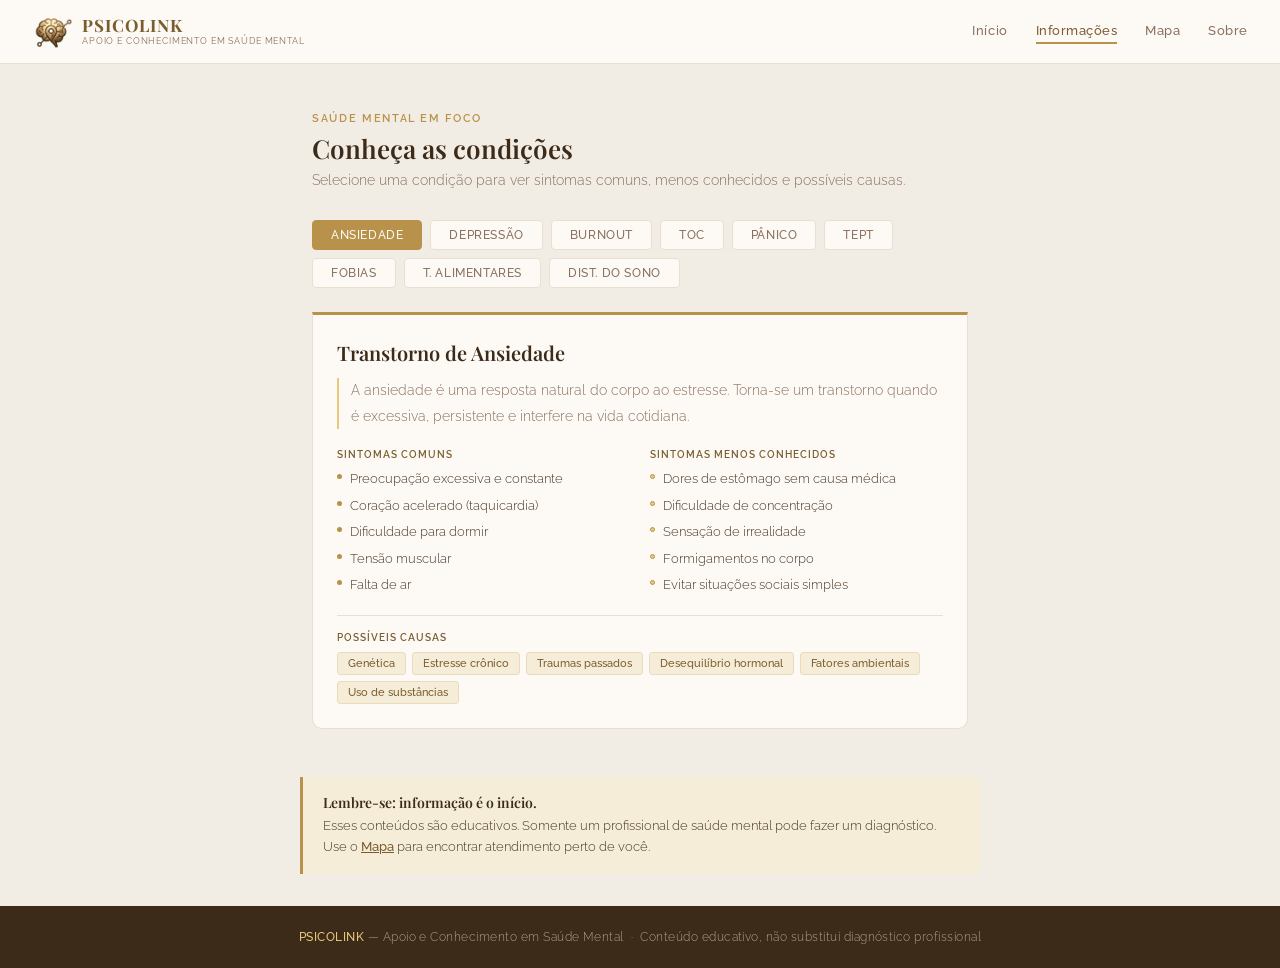
==== view/pages/informacoes.html @ f2590a8d "feat: commit inicial do projeto PsicoLink Adiciona estrutura inicial do projeto com MVC, incluindo c" ====
<!DOCTYPE html>
<html lang="pt-BR">

<head>
  <meta charset="UTF-8" />
  <meta name="viewport" content="width=device-width, initial-scale=1.0" />
  <title>PsicoLink — Informações</title>
  <link rel="icon" type="image/png" href="../images/PsicoLink.png" />
  <link rel="stylesheet" href="../css/global.css" />
  <link rel="stylesheet" href="../css/informacoes.css" />
</head>

<body>

  <!-- ── NAV ── -->
  <nav class="ps-nav">
    <a class="ps-logo" href="home.html">
      <img src="../images/PsicoLinkBrain.png" alt="PsicoLink" />
      <div class="ps-logo-text">
        <span class="ps-logo-name">PSICOLINK</span>
        <span class="ps-logo-sub">Apoio e conhecimento em saúde mental</span>
      </div>
    </a>
    <button class="hamburger" id="hamburger" aria-label="Abrir menu" aria-expanded="false">
      <span></span><span></span><span></span>
    </button>
    <ul class="ps-nav-links" id="nav-links">
      <li><a href="home.html" data-page="home">Início</a></li>
      <li><a href="informacoes.html" data-page="info">Informações</a></li>
      <li><a href="mapa.html" data-page="mapa">Mapa</a></li>
      <li><a href="sobre.html" data-page="sobre">Sobre</a></li>
    </ul>
  </nav>

  <!-- ── CONTEÚDO ── -->
  <main class="ps-content">

    <section class="ps-section">
      <p class="section-label">Saúde mental em foco</p>
      <h1 class="ps-section-title">Conheça as condições</h1>
      <p class="ps-section-sub">
        Selecione uma condição para ver sintomas comuns, menos conhecidos e possíveis causas.
      </p>

      <!-- Tabs (geradas pelo InformacoesController) -->
      <div class="ps-condition-tabs" id="condition-tabs">
        <!-- Preenchido dinamicamente -->
      </div>

      <!-- Cards (gerados pelo InformacoesController) -->
      <div id="condition-cards">
        <!-- Preenchido dinamicamente -->
      </div>
    </section>

    <!-- Aviso -->
    <div class="ps-crisis">
      <h4>Lembre-se: informação é o início.</h4>
      <p>
        Esses conteúdos são educativos. Somente um profissional de saúde mental pode fazer
        um diagnóstico. Use o
        <a href="mapa.html" class="link-mapa">Mapa</a>
        para encontrar atendimento perto de você.
      </p>
    </div>

  </main>

  <!-- ── FOOTER ── -->
  <footer class="ps-footer">
    <span>PSICOLINK</span> — Apoio e Conhecimento em Saúde Mental
    &nbsp;·&nbsp; Conteúdo educativo, não substitui diagnóstico profissional
  </footer>

  <!-- Model + Controllers -->
  <script src="../../model/conditions.js"></script>
  <script src="../../controller/navigation.js"></script>
  <script src="../../controller/informacoes.js"></script>

</body>

</html>
---- view/css/global.css ----
/* ═══════════════════════════════════════════════
   global.css — Reset, variáveis, nav, footer
   Importado por TODOS os HTMLs
═══════════════════════════════════════════════ */

@import url('https://fonts.googleapis.com/css2?family=Playfair+Display:ital,wght@0,400;0,600;0,700;1,400;1,600&family=Raleway:wght@300;400;500;600&display=swap');

/* ── Reset ── */
*,
*::before,
*::after {
  box-sizing: border-box;
  margin: 0;
  padding: 0;
}

/* ── Variáveis ── */
:root {
  --gold: #B8924A;
  --gold-dark: #7A5C2E;
  --gold-light: #E8C87A;
  --gold-pale: #F5EDD8;
  --cream: #F2EDE4;
  --cream-dark: #E8DFD0;
  --brown: #3D2B1A;
  --text-body: #4A3728;
  --text-muted: #8A7060;
  --white: #FDFAF5;
}

/* ── Base ── */
html,
body {
  height: 100%;
}

body {
  font-family: 'Raleway', sans-serif;
  background: var(--cream);
  color: var(--brown);
  display: flex;
  flex-direction: column;
  min-height: 100vh;
}

/* ── Layout wrapper ── */
.ps-content {
  flex: 1;
}

/* ═══════════════
   NAV
═══════════════ */
.ps-nav {
  background: var(--white);
  border-bottom: 1px solid var(--cream-dark);
  padding: 0 2rem;
  display: flex;
  align-items: center;
  justify-content: space-between;
  height: 64px;
  position: sticky;
  top: 0;
  z-index: 100;
  flex-shrink: 0;
}

.ps-logo {
  display: flex;
  align-items: center;
  gap: 10px;
  text-decoration: none;
}

.ps-logo img {
  height: 40px;
  width: 40px;
  object-fit: contain;
}

.ps-logo-text {
  display: flex;
  flex-direction: column;
  line-height: 1;
}

.ps-logo-name {
  font-family: 'Playfair Display', serif;
  font-size: 17px;
  font-weight: 700;
  color: var(--gold-dark);
  letter-spacing: 0.06em;
}

.ps-logo-sub {
  font-size: 8.5px;
  font-weight: 400;
  color: var(--text-muted);
  letter-spacing: 0.1em;
  text-transform: uppercase;
  margin-top: 3px;
}

/* Hamburger */
.hamburger {
  display: none;
  flex-direction: column;
  gap: 5px;
  cursor: pointer;
  background: none;
  border: none;
  padding: 4px;
}

.hamburger span {
  display: block;
  width: 22px;
  height: 2px;
  background: var(--gold-dark);
  border-radius: 2px;
  transition: transform 0.3s, opacity 0.3s;
}

.hamburger.open span:nth-child(1) {
  transform: translateY(7px) rotate(45deg);
}

.hamburger.open span:nth-child(2) {
  opacity: 0;
}

.hamburger.open span:nth-child(3) {
  transform: translateY(-7px) rotate(-45deg);
}

/* Nav links */
.ps-nav-links {
  display: flex;
  gap: 1.75rem;
  list-style: none;
}

.ps-nav-links a {
  background: none;
  border: none;
  font-family: 'Raleway', sans-serif;
  font-size: 13px;
  font-weight: 500;
  color: var(--text-muted);
  cursor: pointer;
  padding: 4px 0;
  border-bottom: 2px solid transparent;
  transition: color 0.2s, border-color 0.2s;
  letter-spacing: 0.04em;
  text-decoration: none;
  display: inline-block;
}

.ps-nav-links a:hover,
.ps-nav-links a.active {
  color: var(--gold-dark);
  border-bottom-color: var(--gold);
}

/* ═══════════════
   FOOTER
═══════════════ */
.ps-footer {
  background: var(--brown);
  padding: 1.5rem 2rem;
  text-align: center;
  font-size: 12px;
  color: rgba(245, 237, 216, 0.6);
  font-weight: 300;
  letter-spacing: 0.04em;
  flex-shrink: 0;
}

.ps-footer span {
  color: var(--gold-light);
  font-weight: 500;
}

/* ═══════════════
   SECTION HELPERS
═══════════════ */
.ps-section {
  padding: 3rem 2rem;
  max-width: 720px;
  margin: 0 auto;
}

.section-label {
  font-size: 11px;
  font-weight: 600;
  color: var(--gold);
  text-transform: uppercase;
  letter-spacing: 0.15em;
  margin-bottom: 6px;
}

.ps-section-title {
  font-family: 'Playfair Display', serif;
  font-size: clamp(20px, 4vw, 26px);
  font-weight: 600;
  color: var(--brown);
  margin-bottom: 0.4rem;
}

.ps-section-sub {
  font-size: 14px;
  color: var(--text-muted);
  margin-bottom: 2rem;
  font-weight: 300;
}

/* ═══════════════
   BUTTONS
═══════════════ */
.btn-gold {
  background: var(--gold);
  color: var(--white);
  border: none;
  border-radius: 6px;
  padding: 12px 28px;
  font-size: 13px;
  font-family: 'Raleway', sans-serif;
  font-weight: 600;
  cursor: pointer;
  letter-spacing: 0.06em;
  text-transform: uppercase;
  transition: background 0.2s, transform 0.1s;
  text-decoration: none;
  display: inline-block;
}

.btn-gold:hover {
  background: var(--gold-dark);
  color: var(--white);
}

.btn-gold:active {
  transform: scale(0.98);
}

.btn-outline-gold {
  background: transparent;
  color: var(--gold-dark);
  border: 1.5px solid var(--gold);
  border-radius: 6px;
  padding: 12px 28px;
  font-size: 13px;
  font-family: 'Raleway', sans-serif;
  font-weight: 600;
  cursor: pointer;
  letter-spacing: 0.06em;
  text-transform: uppercase;
  transition: background 0.2s, transform 0.1s;
  text-decoration: none;
  display: inline-block;
}

.btn-outline-gold:hover {
  background: var(--gold-pale);
  color: var(--gold-dark);
}

.btn-outline-gold:active {
  transform: scale(0.98);
}

/* ═══════════════
   CRISIS BOX
═══════════════ */
.ps-crisis {
  background: var(--gold-pale);
  border-left: 3px solid var(--gold);
  border-radius: 0 8px 8px 0;
  padding: 1rem 1.25rem;
  margin: 0 auto 2rem;
  max-width: 680px;
}

.ps-crisis h4 {
  font-family: 'Playfair Display', serif;
  font-size: 14px;
  font-weight: 600;
  color: var(--brown);
  margin-bottom: 4px;
}

.ps-crisis p {
  font-size: 13px;
  color: var(--text-body);
  line-height: 1.6;
  font-weight: 300;
}

.ps-crisis a {
  color: var(--gold-dark);
  font-weight: 500;
}

.link-mapa {
  color: var(--gold-dark);
  font-weight: 600;
  text-decoration: underline;
  cursor: pointer;
}

/* ═══════════════
   DIVIDER
═══════════════ */
.divider {
  height: 1px;
  background: var(--cream-dark);
  margin: 0 2rem;
}

/* ═══════════════════════
   RESPONSIVIDADE GLOBAL
═══════════════════════ */
@media (max-width: 640px) {

  .ps-nav {
    padding: 0 1rem;
  }

  .hamburger {
    display: flex;
  }

  .ps-nav-links {
    display: none;
    position: absolute;
    top: 64px;
    left: 0;
    right: 0;
    background: var(--white);
    border-bottom: 1px solid var(--cream-dark);
    flex-direction: column;
    gap: 0;
    padding: 0.5rem 0;
    z-index: 99;
  }

  .ps-nav-links.open {
    display: flex;
  }

  .ps-nav-links li {
    width: 100%;
  }

  .ps-nav-links a {
    width: 100%;
    text-align: left;
    padding: 12px 1.5rem;
    border-bottom: none;
    border-left: 3px solid transparent;
    font-size: 14px;
    display: block;
  }

  .ps-nav-links a.active,
  .ps-nav-links a:hover {
    border-left-color: var(--gold);
    border-bottom-color: transparent;
    background: var(--gold-pale);
  }

  .ps-section {
    padding: 2rem 1rem;
  }

  .ps-logo-sub {
    display: none;
  }
}

@media (max-width: 400px) {
  .ps-logo-name {
    font-size: 14px;
  }
}
---- view/css/informacoes.css ----
/* ═══════════════════════════════════════════════
   informacoes.css — Estilos das condições/tabs
═══════════════════════════════════════════════ */

/* ── Tabs ── */
.ps-condition-tabs {
  display: flex;
  gap: 8px;
  margin-bottom: 1.5rem;
  flex-wrap: wrap;
}

.tab-btn {
  padding: 7px 18px;
  border-radius: 4px;
  border: 1px solid var(--cream-dark);
  background: var(--white);
  font-family: 'Raleway', sans-serif;
  font-size: 12px;
  font-weight: 500;
  letter-spacing: 0.05em;
  cursor: pointer;
  color: var(--text-muted);
  transition: all 0.2s;
  text-transform: uppercase;
}

.tab-btn.active {
  background: var(--gold);
  color: var(--white);
  border-color: var(--gold);
}

/* ── Condition Card ── */
.condition-card {
  background: var(--white);
  border: 1px solid var(--cream-dark);
  border-top: 3px solid var(--gold);
  border-radius: 0 0 10px 10px;
  padding: 1.5rem;
  display: none;
}

.condition-card.visible {
  display: block;
}

.condition-card h3 {
  font-family: 'Playfair Display', serif;
  font-size: 20px;
  font-weight: 600;
  color: var(--brown);
  margin-bottom: 0.75rem;
}

.condition-card .desc {
  font-size: 14px;
  color: var(--text-muted);
  line-height: 1.8;
  margin-bottom: 1.25rem;
  font-weight: 300;
  border-left: 2px solid var(--gold-light);
  padding-left: 12px;
}

/* ── Symptom grid ── */
.symptom-grid {
  display: grid;
  grid-template-columns: 1fr 1fr;
  gap: 1.25rem;
  margin-bottom: 1.25rem;
}

.symptom-block h4 {
  font-size: 10px;
  font-weight: 600;
  color: var(--gold-dark);
  text-transform: uppercase;
  letter-spacing: 0.1em;
  margin-bottom: 0.6rem;
}

.symptom-block ul {
  list-style: none;
  display: flex;
  flex-direction: column;
  gap: 7px;
}

.symptom-block li {
  font-size: 13px;
  color: var(--text-body);
  display: flex;
  align-items: flex-start;
  gap: 8px;
  line-height: 1.5;
  font-weight: 300;
}

.symptom-block li::before {
  content: '';
  display: inline-block;
  width: 5px;
  height: 5px;
  border-radius: 50%;
  background: var(--gold);
  margin-top: 5px;
  flex-shrink: 0;
}

.symptom-block.rare li::before {
  background: var(--gold-light);
  border: 1px solid var(--gold);
}

/* ── Causes ── */
.causes-row {
  border-top: 1px solid var(--cream-dark);
  padding-top: 1rem;
}

.causes-row h4 {
  font-size: 10px;
  font-weight: 600;
  color: var(--gold-dark);
  text-transform: uppercase;
  letter-spacing: 0.1em;
  margin-bottom: 0.6rem;
}

.cause-tags {
  display: flex;
  flex-wrap: wrap;
  gap: 6px;
}

.cause-tag {
  background: var(--gold-pale);
  color: var(--gold-dark);
  font-size: 11px;
  padding: 4px 10px;
  border-radius: 4px;
  font-weight: 500;
  border: 1px solid rgba(184, 146, 74, 0.2);
}

/* ── Responsivo ── */
@media (max-width: 640px) {
  .symptom-grid {
    grid-template-columns: 1fr;
  }
}
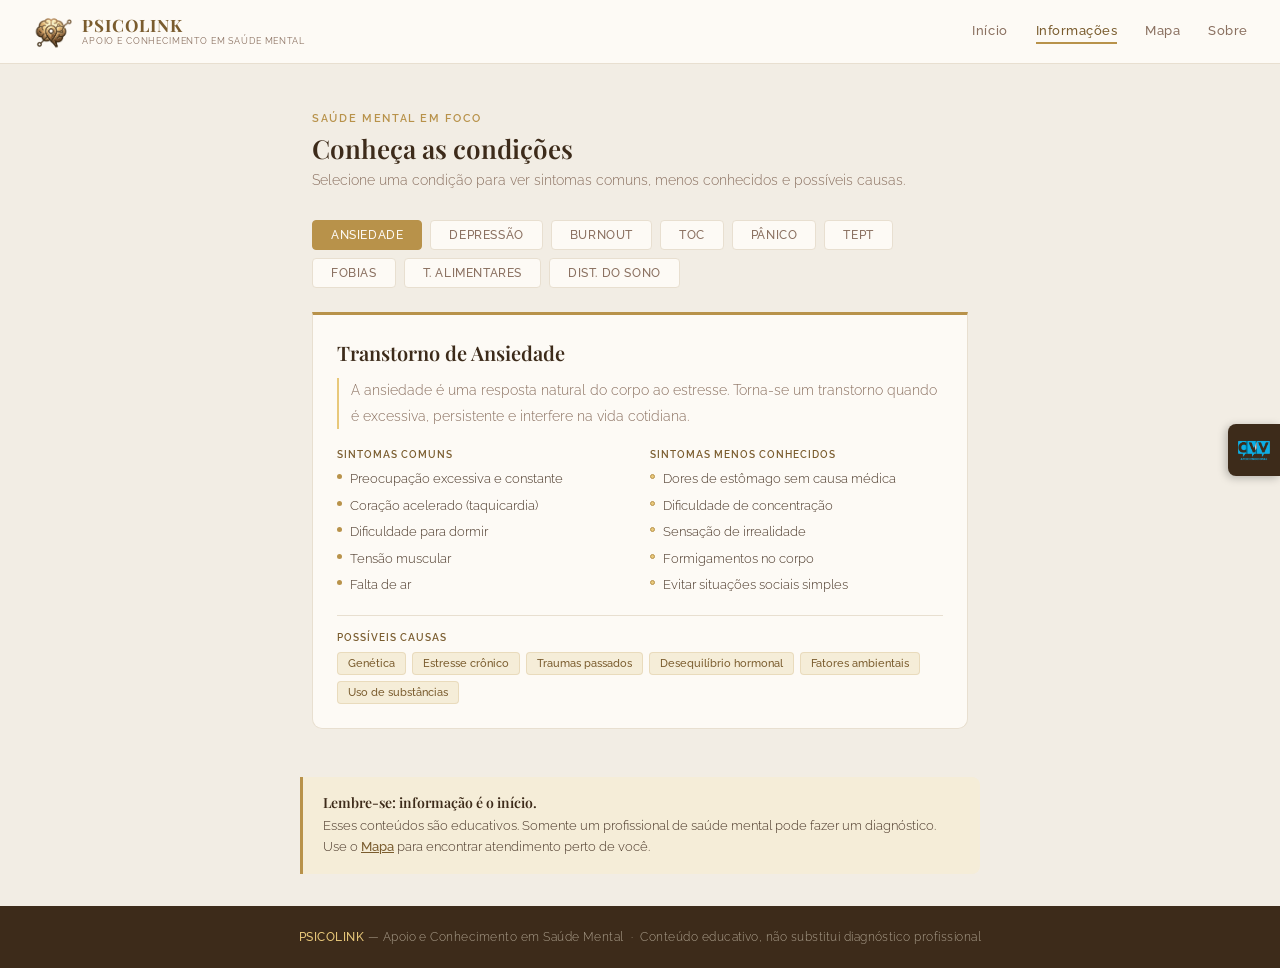
==== commit 90253553: "feat: adiciona widget CVV e corrige LICENSE Cria o componente cvv-widget inspirado em widgets govern" ====
--- a/view/pages/informacoes.html
+++ b/view/pages/informacoes.html
@@ -8,6 +8,7 @@
   <link rel="icon" type="image/png" href="../images/PsicoLink.png" />
   <link rel="stylesheet" href="../css/global.css" />
   <link rel="stylesheet" href="../css/informacoes.css" />
+  <link rel="stylesheet" href="../css/cvv-widget.css" />
 </head>
 
 <body>
@@ -76,6 +77,7 @@
   <script src="../../model/conditions.js"></script>
   <script src="../../controller/navigation.js"></script>
   <script src="../../controller/informacoes.js"></script>
+  <script src="../../controller/cvv-widget.js"></script>
 
 </body>
 
--- a/view/css/cvv-widget.css
+++ b/view/css/cvv-widget.css
@@ -0,0 +1,143 @@
+/* ═══════════════════════════════════════════════════
+   cvv-widget.css — Widget flutuante CVV
+   Inspirado no botão VLibras dos sites do governo.
+   Fica fixo no centro-direito em todas as telas.
+═══════════════════════════════════════════════════ */
+
+/* ── Wrapper posicionado ── */
+.cvv-widget {
+  position: fixed;
+  top: 50%;
+  right: 0;
+  transform: translateY(-50%);
+  z-index: 1000;
+  display: flex;
+  align-items: center;
+  flex-direction: row-reverse;
+}
+
+/* ── Ícone (sempre visível) ── */
+.cvv-widget__icon {
+  width: 52px;
+  height: 52px;
+  background: var(--brown);
+  border-radius: 8px 0 0 8px;
+  display: flex;
+  align-items: center;
+  justify-content: center;
+  cursor: pointer;
+  flex-shrink: 0;
+  box-shadow: -2px 2px 8px rgba(0, 0, 0, 0.25);
+  transition: background 0.2s;
+  border: none;
+}
+
+.cvv-widget__icon:hover {
+  background: #2a1c0e;
+}
+
+.cvv-widget__icon img {
+  width: 36px;
+  height: 36px;
+  object-fit: contain;
+  font-size: 10px;
+  color: var(--white);
+}
+
+/* ── Painel expandido (oculto por padrão) ── */
+.cvv-widget__panel {
+  background: var(--brown);
+  color: var(--white);
+  border-radius: 8px 0 0 8px;
+  display: flex;
+  flex-direction: column;
+  gap: 6px;
+  white-space: nowrap;
+
+  /* Estado inicial: escondido à direita */
+  max-width: 0;
+  overflow: hidden;
+  opacity: 0;
+  pointer-events: none;
+  padding-top: 14px;
+  padding-bottom: 14px;
+  padding-left: 0;
+  padding-right: 0;
+
+  /* Animação da direita para a esquerda */
+  transition:
+    max-width 0.35s cubic-bezier(0.4, 0, 0.2, 1),
+    opacity   0.25s ease,
+    padding   0.35s ease;
+}
+
+/* ── Estado expandido (hover em desktop, classe .open em touch) ── */
+.cvv-widget:hover .cvv-widget__panel,
+.cvv-widget.open  .cvv-widget__panel {
+  max-width: 220px;
+  opacity: 1;
+  pointer-events: auto;
+  padding: 14px 16px;
+}
+
+/* ── Textos do painel ── */
+.cvv-widget__label {
+  font-family: 'Raleway', sans-serif;
+  font-size: 10px;
+  font-weight: 600;
+  text-transform: uppercase;
+  letter-spacing: 0.1em;
+  color: var(--gold-light);
+  line-height: 1;
+}
+
+.cvv-widget__phone {
+  font-family: 'Playfair Display', serif;
+  font-size: 22px;
+  font-weight: 700;
+  color: var(--white);
+  line-height: 1;
+  letter-spacing: 0.05em;
+}
+
+.cvv-widget__sub {
+  font-family: 'Raleway', sans-serif;
+  font-size: 10px;
+  font-weight: 300;
+  color: rgba(253, 250, 245, 0.65);
+  line-height: 1.3;
+}
+
+.cvv-widget__link {
+  font-family: 'Raleway', sans-serif;
+  font-size: 11px;
+  font-weight: 500;
+  color: var(--gold-light);
+  text-decoration: none;
+  border-bottom: 1px solid rgba(232, 200, 122, 0.4);
+  padding-bottom: 1px;
+  width: fit-content;
+  transition: color 0.2s, border-color 0.2s;
+}
+
+.cvv-widget__link:hover {
+  color: var(--white);
+  border-bottom-color: var(--white);
+}
+
+/* ── Responsivo: menor em telas pequenas ── */
+@media (max-width: 640px) {
+  .cvv-widget__icon {
+    width: 44px;
+    height: 44px;
+  }
+
+  .cvv-widget__icon img {
+    width: 29px;
+    height: 29px;
+  }
+
+  .cvv-widget__phone {
+    font-size: 18px;
+  }
+}
